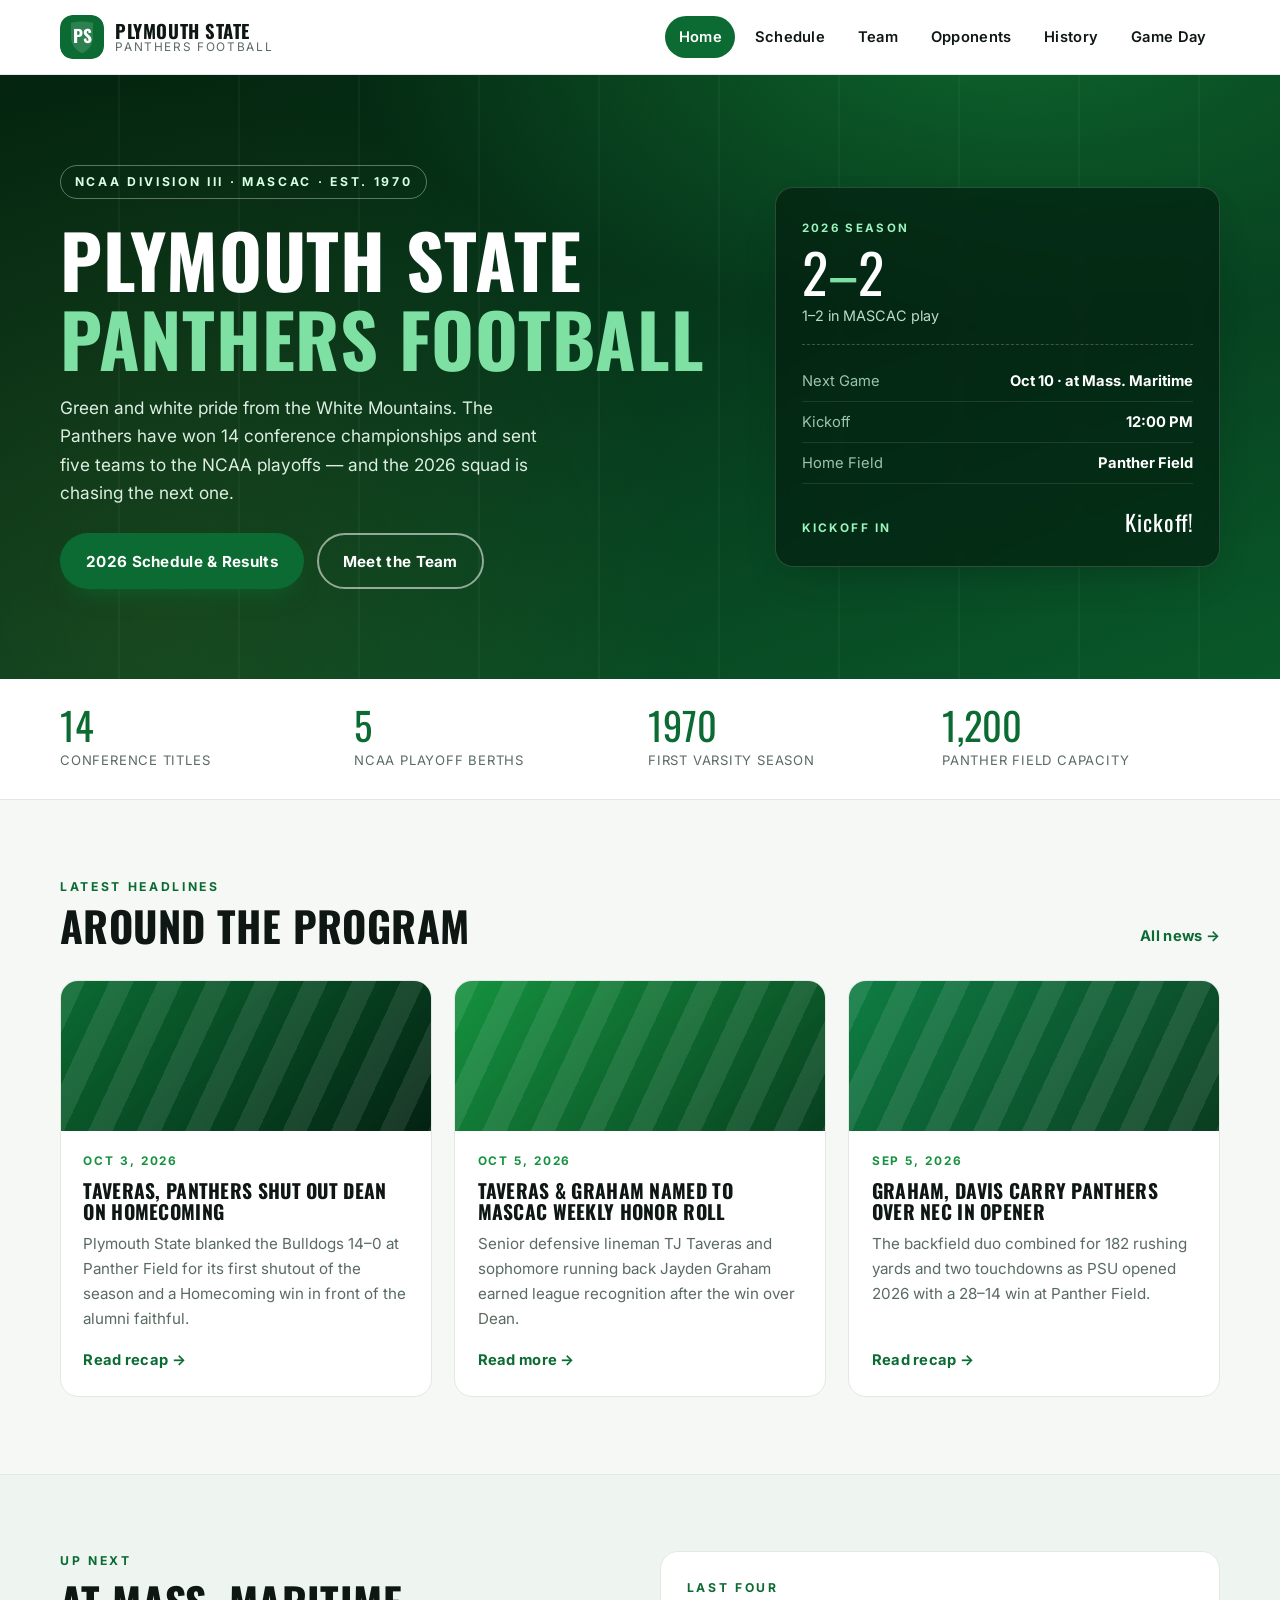
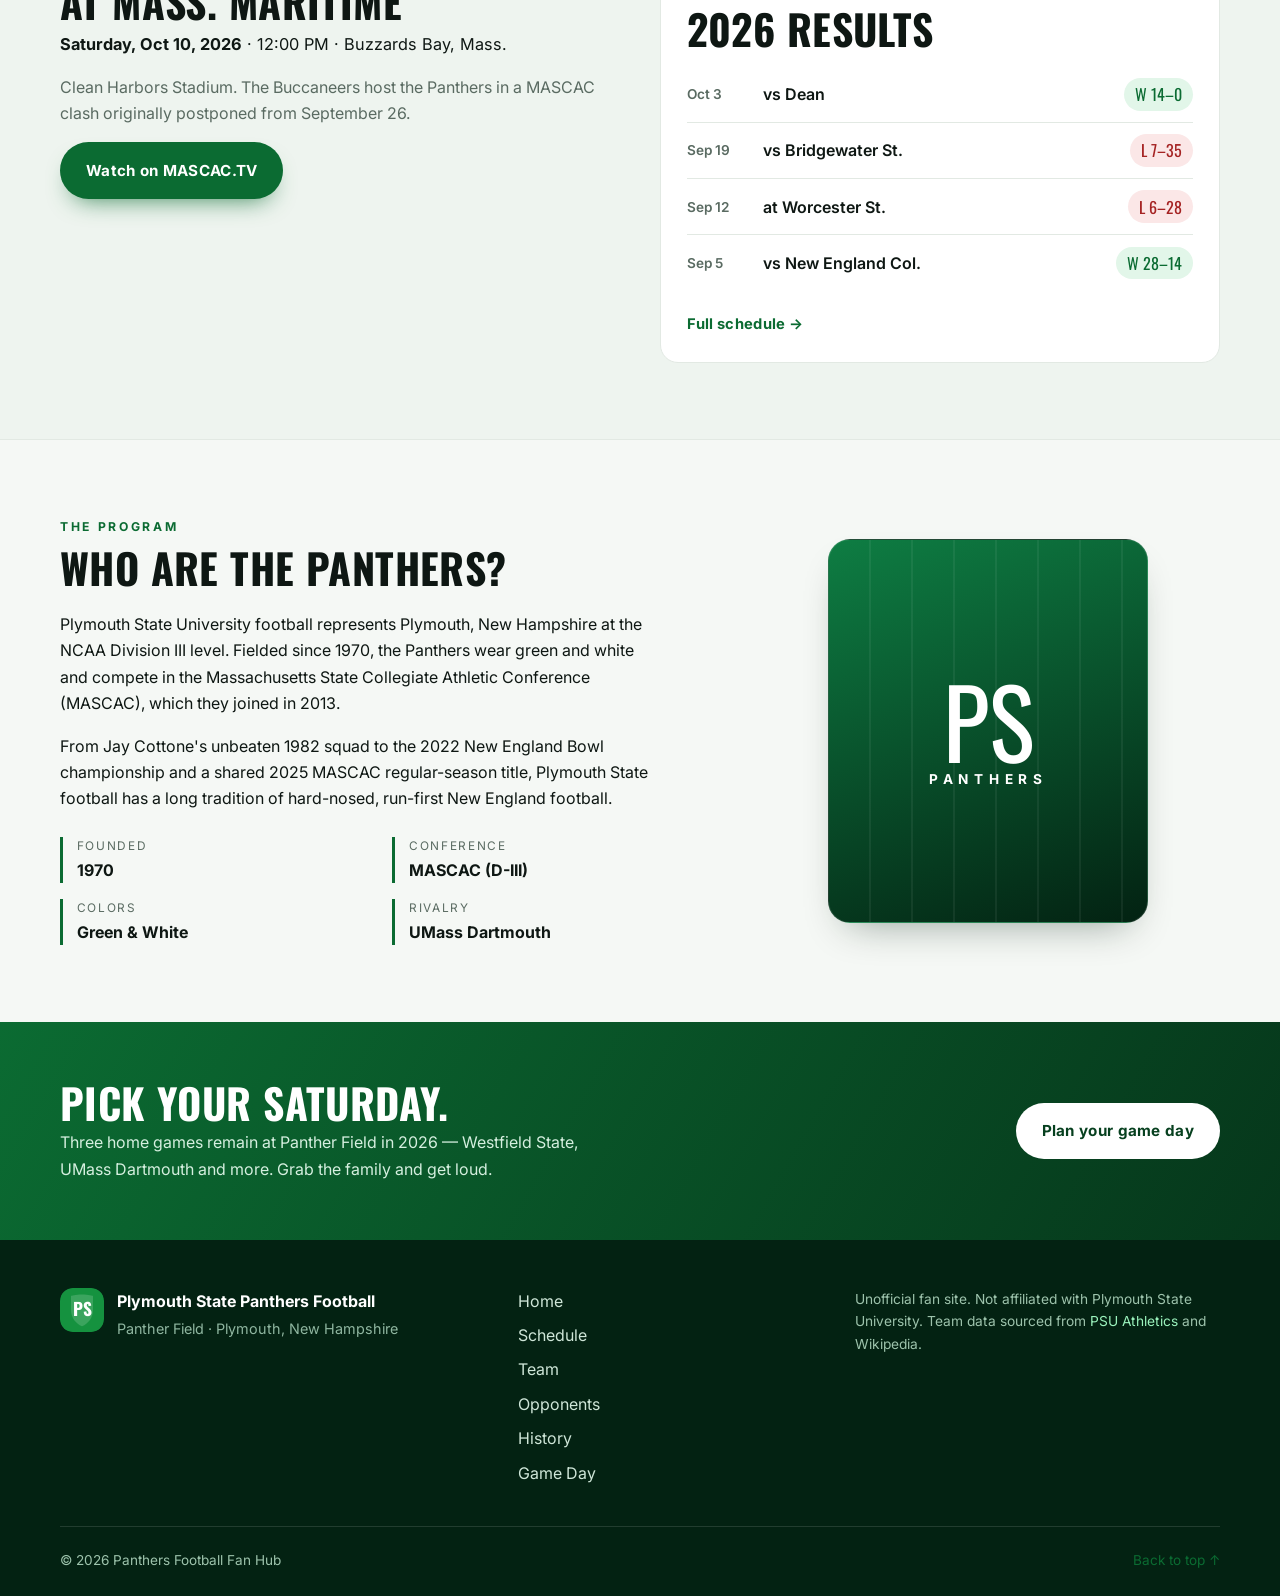
==== index.html @ 621fc6f8 "Add Plymouth State Panthers football fan site" ====
<!DOCTYPE html>
<html lang="en">
<head>
  <meta charset="UTF-8" />
  <meta name="viewport" content="width=device-width, initial-scale=1.0" />
  <title>Plymouth State Panthers Football — Official Fan Hub</title>
  <meta name="description" content="Scores, schedule, history and team news for Plymouth State University Panthers football — NCAA Division III, MASCAC. Green and white since 1970." />
  <meta name="theme-color" content="#0b6b32" />
  <link rel="icon" href="favicon.svg" type="image/svg+xml" />
  <link rel="preconnect" href="https://fonts.googleapis.com" />
  <link rel="preconnect" href="https://fonts.gstatic.com" crossorigin />
  <link href="https://fonts.googleapis.com/css2?family=Inter:wght@400;500;600;700&family=Oswald:wght@500;600;700&display=swap" rel="stylesheet" />
  <link rel="stylesheet" href="styles.css" />
</head>
<body>
  <a class="skip-link" href="#main">Skip to content</a>

  <header class="site-header" id="top">
    <div class="container header-inner">
      <a class="brand" href="index.html" aria-label="Plymouth State Panthers Football home">
        <svg class="mark" viewBox="0 0 48 48" aria-hidden="true">
          <rect width="48" height="48" rx="13" fill="#0b6b32"/>
          <path d="M24 7c7 0 12 1.5 12 1.5v15.1C36 32.4 30.6 39 24 41.6 17.4 39 12 32.4 12 23.6V8.5S17 7 24 7z" fill="#ffffff" opacity=".14"/>
          <text x="24" y="30.5" text-anchor="middle" font-family="Oswald, sans-serif" font-size="19" font-weight="700" fill="#ffffff">PS</text>
        </svg>
        <span class="brand-text"><strong>Plymouth State</strong><small>Panthers Football</small></span>
      </a>
      <button class="nav-toggle" aria-expanded="false" aria-controls="primary-nav">
        <span class="nav-toggle-bars" aria-hidden="true"></span>
        <span class="sr-only">Menu</span>
      </button>
      <nav class="nav" id="primary-nav" aria-label="Primary">
        <a href="index.html" class="is-active">Home</a>
        <a href="schedule.html">Schedule</a>
        <a href="team.html">Team</a>
        <a href="opponents.html">Opponents</a>
        <a href="history.html">History</a>
        <a href="gameday.html">Game Day</a>
      </nav>
    </div>
  </header>

  <main id="main">
    <!-- HERO -->
    <section class="hero">
      <div class="hero-field" aria-hidden="true"></div>
      <div class="container hero-inner">
        <div class="hero-copy">
          <p class="eyebrow">NCAA Division III &middot; MASCAC &middot; Est. 1970</p>
          <h1>Plymouth State<br /><span>Panthers Football</span></h1>
          <p class="lede">
            Green and white pride from the White Mountains. The Panthers have won
            14 conference championships and sent five teams to the NCAA playoffs —
            and the 2026 squad is chasing the next one.
          </p>
          <div class="hero-actions">
            <a class="btn btn-primary" href="schedule.html">2026 Schedule &amp; Results</a>
            <a class="btn btn-ghost" href="team.html">Meet the Team</a>
          </div>
        </div>

        <aside class="scoreboard" aria-label="Season snapshot">
          <div class="scoreboard-top">
            <span class="tag">2026 Season</span>
            <span class="record">2<span>–</span>2</span>
            <p class="record-sub">1–2 in MASCAC play</p>
          </div>
          <ul class="scoreboard-stats">
            <li><span>Next Game</span><strong>Oct 10 &middot; at Mass. Maritime</strong></li>
            <li><span>Kickoff</span><strong>12:00 PM</strong></li>
            <li><span>Home Field</span><strong>Panther Field</strong></li>
          </ul>
          <div class="countdown" data-kickoff="2026-10-10T12:00:00-04:00" aria-live="polite">
            <span class="countdown-label">Kickoff in</span>
            <span class="countdown-clock" data-countdown>—</span>
          </div>
        </aside>
      </div>
    </section>

    <!-- STAT STRIP -->
    <section class="stat-strip">
      <div class="container stat-grid">
        <div class="stat"><span class="stat-num">14</span><span class="stat-label">Conference titles</span></div>
        <div class="stat"><span class="stat-num">5</span><span class="stat-label">NCAA playoff berths</span></div>
        <div class="stat"><span class="stat-num">1970</span><span class="stat-label">First varsity season</span></div>
        <div class="stat"><span class="stat-num">1,200</span><span class="stat-label">Panther Field capacity</span></div>
      </div>
    </section>

    <!-- LATEST NEWS -->
    <section class="section" id="news">
      <div class="container">
        <div class="section-head">
          <div>
            <p class="kicker">Latest Headlines</p>
            <h2>Around the program</h2>
          </div>
          <a class="text-link" href="https://athletics.plymouth.edu/sports/football/archives" target="_blank" rel="noopener">All news &rarr;</a>
        </div>
        <div class="card-grid">
          <article class="news-card news-card--feature">
            <div class="news-thumb" data-thumb="homecoming" aria-hidden="true"></div>
            <div class="news-body">
              <span class="news-date">Oct 3, 2026</span>
              <h3>Taveras, Panthers shut out Dean on Homecoming</h3>
              <p>Plymouth State blanked the Bulldogs 14–0 at Panther Field for its first shutout of the season and a Homecoming win in front of the alumni faithful.</p>
              <a class="text-link" href="https://athletics.plymouth.edu/news/2026/10/3/football-fb-taveras-panthers-shut-out-dean-on-homecoming.aspx" target="_blank" rel="noopener">Read recap &rarr;</a>
            </div>
          </article>

          <article class="news-card">
            <div class="news-thumb" data-thumb="honor" aria-hidden="true"></div>
            <div class="news-body">
              <span class="news-date">Oct 5, 2026</span>
              <h3>Taveras &amp; Graham named to MASCAC Weekly Honor Roll</h3>
              <p>Senior defensive lineman TJ Taveras and sophomore running back Jayden Graham earned league recognition after the win over Dean.</p>
              <a class="text-link" href="https://athletics.plymouth.edu/news/2026/10/5/football-fb-taveras-graham-named-to-mascac-weekly-honor-roll.aspx" target="_blank" rel="noopener">Read more &rarr;</a>
            </div>
          </article>

          <article class="news-card">
            <div class="news-thumb" data-thumb="opener" aria-hidden="true"></div>
            <div class="news-body">
              <span class="news-date">Sep 5, 2026</span>
              <h3>Graham, Davis carry Panthers over NEC in opener</h3>
              <p>The backfield duo combined for 182 rushing yards and two touchdowns as PSU opened 2026 with a 28–14 win at Panther Field.</p>
              <a class="text-link" href="https://athletics.plymouth.edu/news/2026/9/5/football-fb-graham-davis-carry-panthers-over-nec-in-opener.aspx" target="_blank" rel="noopener">Read recap &rarr;</a>
            </div>
          </article>
        </div>
      </div>
    </section>

    <!-- NEXT GAME + RESULTS -->
    <section class="section section--tint" id="results">
      <div class="container split">
        <div class="next-game">
          <p class="kicker">Up Next</p>
          <h2>at Mass. Maritime</h2>
          <p class="next-meta"><strong>Saturday, Oct 10, 2026</strong> &middot; 12:00 PM &middot; Buzzards Bay, Mass.</p>
          <p class="muted">Clean Harbors Stadium. The Buccaneers host the Panthers in a MASCAC clash originally postponed from September 26.</p>
          <a class="btn btn-primary" href="https://mascac.tv/massmaritime/" target="_blank" rel="noopener">Watch on MASCAC.TV</a>
        </div>
        <div class="results">
          <p class="kicker">Last Four</p>
          <h2>2026 Results</h2>
          <ul class="result-list">
            <li><span class="res-date">Oct 3</span><span class="res-opp">vs Dean</span><span class="res-score win">W 14–0</span></li>
            <li><span class="res-date">Sep 19</span><span class="res-opp">vs Bridgewater St.</span><span class="res-score loss">L 7–35</span></li>
            <li><span class="res-date">Sep 12</span><span class="res-opp">at Worcester St.</span><span class="res-score loss">L 6–28</span></li>
            <li><span class="res-date">Sep 5</span><span class="res-opp">vs New England Col.</span><span class="res-score win">W 28–14</span></li>
          </ul>
          <a class="text-link" href="schedule.html">Full schedule &rarr;</a>
        </div>
      </div>
    </section>

    <!-- ABOUT -->
    <section class="section" id="about">
      <div class="container about">
        <div class="about-copy">
          <p class="kicker">The Program</p>
          <h2>Who are the Panthers?</h2>
          <p>
            Plymouth State University football represents Plymouth, New Hampshire at the
            NCAA Division III level. Fielded since 1970, the Panthers wear green and white
            and compete in the Massachusetts State Collegiate Athletic Conference (MASCAC),
            which they joined in 2013.
          </p>
          <p>
            From Jay Cottone's unbeaten 1982 squad to the 2022 New England Bowl
            championship and a shared 2025 MASCAC regular-season title, Plymouth State
            football has a long tradition of hard-nosed, run-first New England football.
          </p>
          <div class="quickfacts">
            <div><span>Founded</span><strong>1970</strong></div>
            <div><span>Conference</span><strong>MASCAC (D-III)</strong></div>
            <div><span>Colors</span><strong>Green &amp; White</strong></div>
            <div><span>Rivalry</span><strong>UMass Dartmouth</strong></div>
          </div>
        </div>
        <div class="about-art" aria-hidden="true">
          <div class="jersey">
            <span class="jersey-num">PS</span>
            <span class="jersey-name">PANTHERS</span>
          </div>
        </div>
      </div>
    </section>

    <!-- CTA -->
    <section class="cta">
      <div class="container cta-inner">
        <div>
          <h2>Pick your Saturday.</h2>
          <p>Three home games remain at Panther Field in 2026 — Westfield State, UMass Dartmouth and more. Grab the family and get loud.</p>
        </div>
        <a class="btn btn-light" href="gameday.html">Plan your game day</a>
      </div>
    </section>
  </main>

  <footer class="site-footer">
    <div class="container footer-grid">
      <div class="footer-brand">
        <svg class="mark" viewBox="0 0 48 48" aria-hidden="true">
          <rect width="48" height="48" rx="13" fill="#15923f"/>
          <path d="M24 7c7 0 12 1.5 12 1.5v15.1C36 32.4 30.6 39 24 41.6 17.4 39 12 32.4 12 23.6V8.5S17 7 24 7z" fill="#ffffff" opacity=".16"/>
          <text x="24" y="30.5" text-anchor="middle" font-family="Oswald, sans-serif" font-size="19" font-weight="700" fill="#ffffff">PS</text>
        </svg>
        <div>
          <strong>Plymouth State Panthers Football</strong>
          <p class="muted">Panther Field &middot; Plymouth, New Hampshire</p>
        </div>
      </div>
      <nav class="footer-nav" aria-label="Footer">
        <a href="index.html">Home</a>
        <a href="schedule.html">Schedule</a>
        <a href="team.html">Team</a>
        <a href="opponents.html">Opponents</a>
        <a href="history.html">History</a>
        <a href="gameday.html">Game Day</a>
      </nav>
      <p class="footer-note">
        Unofficial fan site. Not affiliated with Plymouth State University.
        Team data sourced from
        <a href="https://athletics.plymouth.edu/sports/football" target="_blank" rel="noopener">PSU Athletics</a>
        and Wikipedia.
      </p>
    </div>
    <div class="container footer-bottom">
      <span>&copy; <span data-year>2026</span> Panthers Football Fan Hub</span>
      <a href="#top">Back to top ↑</a>
    </div>
  </footer>

  <script src="script.js"></script>
</body>
</html>
---- styles.css ----
/* ============================================================
   Plymouth State Panthers Football — Fan Hub
   ============================================================ */

:root {
  --green: #0b6b32;
  --green-bright: #15923f;
  --green-dark: #07401f;
  --green-deep: #032212;
  --ink: #0e1713;
  --muted: #5a6b62;
  --line: #e2e9e3;
  --bg: #f5f8f5;
  --white: #ffffff;
  --gold: #c9a227;
  --shadow: 0 18px 40px -20px rgba(4, 32, 18, 0.45);
  --radius: 18px;
  --maxw: 1160px;
  --header-h: 74px;
}

* { box-sizing: border-box; }

html { scroll-behavior: smooth; }

body {
  margin: 0;
  font-family: "Inter", system-ui, -apple-system, "Segoe UI", Roboto, Helvetica, Arial, sans-serif;
  color: var(--ink);
  background: var(--bg);
  line-height: 1.65;
  -webkit-font-smoothing: antialiased;
  text-rendering: optimizeLegibility;
}

h1, h2, h3, h4 {
  font-family: "Oswald", "Inter", sans-serif;
  font-weight: 700;
  line-height: 1.08;
  letter-spacing: 0.01em;
  margin: 0 0 0.5em;
  text-transform: uppercase;
}

h2 { font-size: clamp(1.7rem, 3.6vw, 2.6rem); }
h3 { font-size: 1.22rem; letter-spacing: 0.015em; }
p { margin: 0 0 1rem; }
a { color: var(--green); text-decoration: none; }
a:hover { text-decoration: underline; }
img { max-width: 100%; display: block; }

.container { width: min(var(--maxw), 92%); margin-inline: auto; }
.muted { color: var(--muted); }

.sr-only {
  position: absolute; width: 1px; height: 1px; padding: 0; margin: -1px;
  overflow: hidden; clip: rect(0 0 0 0); white-space: nowrap; border: 0;
}

.skip-link {
  position: absolute; left: 12px; top: -60px; z-index: 200;
  background: var(--green-dark); color: #fff; padding: 10px 16px;
  border-radius: 8px; transition: top 0.2s ease;
}
.skip-link:focus { top: 12px; }

/* ---------- Header ---------- */
.site-header {
  position: sticky; top: 0; z-index: 100;
  background: rgba(255, 255, 255, 0.92);
  backdrop-filter: saturate(160%) blur(10px);
  border-bottom: 1px solid var(--line);
}
.header-inner {
  display: flex; align-items: center; justify-content: space-between;
  gap: 1rem; min-height: var(--header-h);
}
.brand { display: flex; align-items: center; gap: 0.7rem; color: var(--ink); }
.brand:hover { text-decoration: none; }
.mark { width: 44px; height: 44px; flex: none; border-radius: 13px; }
.brand-text { display: flex; flex-direction: column; line-height: 1.05; }
.brand-text strong { font-family: "Oswald", sans-serif; font-size: 1.16rem; text-transform: uppercase; letter-spacing: 0.03em; }
.brand-text small { color: var(--muted); font-size: 0.74rem; letter-spacing: 0.14em; text-transform: uppercase; }

.nav { display: flex; align-items: center; gap: 0.35rem; }
.nav a {
  color: var(--ink); font-weight: 600; font-size: 0.92rem;
  padding: 0.55rem 0.85rem; border-radius: 999px; letter-spacing: 0.02em;
}
.nav a:hover { background: rgba(11, 107, 50, 0.08); text-decoration: none; }
.nav a.is-active { background: var(--green); color: #fff; }

.nav-toggle {
  display: none; border: 1px solid var(--line); background: #fff;
  width: 46px; height: 42px; border-radius: 10px; cursor: pointer;
  align-items: center; justify-content: center;
}
.nav-toggle-bars, .nav-toggle-bars::before, .nav-toggle-bars::after {
  content: ""; display: block; width: 20px; height: 2px; background: var(--ink);
  border-radius: 2px; position: relative; transition: 0.2s;
}
.nav-toggle-bars::before { position: absolute; top: -6px; }
.nav-toggle-bars::after { position: absolute; top: 6px; }

/* ---------- Buttons ---------- */
.btn {
  display: inline-flex; align-items: center; justify-content: center; gap: 0.5rem;
  font-weight: 700; font-size: 0.95rem; letter-spacing: 0.02em;
  padding: 0.85rem 1.5rem; border-radius: 999px; cursor: pointer;
  border: 2px solid transparent; transition: transform 0.15s ease, box-shadow 0.15s ease, background 0.15s ease;
}
.btn:hover { text-decoration: none; transform: translateY(-2px); }
.btn-primary { background: var(--green); color: #fff; box-shadow: 0 12px 24px -12px rgba(11, 107, 50, 0.8); }
.btn-primary:hover { background: var(--green-bright); }
.btn-ghost { border-color: rgba(255, 255, 255, 0.55); color: #fff; }
.btn-ghost:hover { background: rgba(255, 255, 255, 0.12); }
.btn-light { background: #fff; color: var(--green-dark); }
.btn-light:hover { background: #eafff1; }

.text-link { font-weight: 700; font-size: 0.92rem; letter-spacing: 0.02em; }

/* ---------- Eyebrow / kicker ---------- */
.eyebrow {
  display: inline-block; font-size: 0.76rem; letter-spacing: 0.22em;
  text-transform: uppercase; font-weight: 700; color: #d9ffe7;
  border: 1px solid rgba(255, 255, 255, 0.35); padding: 0.4rem 0.85rem;
  border-radius: 999px; margin-bottom: 1.2rem;
}
.kicker {
  font-size: 0.76rem; letter-spacing: 0.22em; text-transform: uppercase;
  font-weight: 700; color: var(--green); margin: 0 0 0.5rem;
}

/* ---------- Hero ---------- */
.hero {
  position: relative; overflow: hidden; color: #fff;
  background:
    radial-gradient(1100px 520px at 78% -10%, rgba(21, 146, 63, 0.55), transparent 60%),
    linear-gradient(160deg, #04240f 0%, #06371b 45%, #0b6b32 130%);
}
.hero-field {
  position: absolute; inset: 0; opacity: 0.5; pointer-events: none;
  background-image:
    repeating-linear-gradient(90deg, transparent 0 118px, rgba(255, 255, 255, 0.07) 118px 120px),
    radial-gradient(circle at 12% 90%, rgba(201, 162, 39, 0.18), transparent 45%);
}
.hero-inner {
  position: relative; display: grid; grid-template-columns: 1.35fr 0.9fr;
  gap: 3rem; align-items: center; padding: clamp(3rem, 7vw, 6rem) 0;
}
.hero h1 { font-size: clamp(2.4rem, 6.4vw, 4.6rem); margin-bottom: 1rem; }
.hero h1 span { color: #7fe0a4; }
.hero .lede { font-size: 1.08rem; max-width: 46ch; color: #dcefe2; }
.hero-actions { display: flex; flex-wrap: wrap; gap: 0.8rem; margin-top: 1.6rem; }

/* Scoreboard card */
.scoreboard {
  background: rgba(3, 26, 14, 0.62); border: 1px solid rgba(255, 255, 255, 0.16);
  border-radius: var(--radius); padding: 1.6rem; backdrop-filter: blur(6px);
  box-shadow: var(--shadow);
}
.scoreboard-top { border-bottom: 1px dashed rgba(255, 255, 255, 0.22); padding-bottom: 1rem; margin-bottom: 1rem; }
.tag {
  display: inline-block; font-size: 0.72rem; letter-spacing: 0.2em; text-transform: uppercase;
  color: #9bf3bd; font-weight: 700;
}
.record { display: block; font-family: "Oswald", sans-serif; font-size: 3.4rem; line-height: 1; margin-top: 0.3rem; }
.record span { color: #7fe0a4; }
.record-sub { margin: 0.3rem 0 0; color: #bcdcc8; font-size: 0.9rem; }
.scoreboard-stats { list-style: none; margin: 0 0 1.2rem; padding: 0; }
.scoreboard-stats li {
  display: flex; justify-content: space-between; gap: 1rem;
  padding: 0.5rem 0; border-bottom: 1px solid rgba(255, 255, 255, 0.1);
  font-size: 0.92rem;
}
.scoreboard-stats span { color: #9dc3ac; }
.scoreboard-stats strong { text-align: right; }
.countdown { display: flex; align-items: baseline; justify-content: space-between; gap: 1rem; }
.countdown-label { font-size: 0.74rem; letter-spacing: 0.18em; text-transform: uppercase; color: #9bf3bd; font-weight: 700; }
.countdown-clock { font-family: "Oswald", sans-serif; font-size: 1.4rem; letter-spacing: 0.04em; }

/* ---------- Stat strip ---------- */
.stat-strip { background: #fff; border-bottom: 1px solid var(--line); }
.stat-grid { display: grid; grid-template-columns: repeat(4, 1fr); gap: 1rem; padding: 1.7rem 0; }
.stat { display: flex; flex-direction: column; }
.stat-num { font-family: "Oswald", sans-serif; font-size: clamp(1.7rem, 3.4vw, 2.4rem); color: var(--green); line-height: 1; }
.stat-label { font-size: 0.82rem; letter-spacing: 0.06em; text-transform: uppercase; color: var(--muted); margin-top: 0.35rem; }

/* ---------- Sections ---------- */
.section { padding: clamp(3rem, 6vw, 5rem) 0; }
.section--tint { background: #eef4ef; border-block: 1px solid var(--line); }
.section-head {
  display: flex; align-items: flex-end; justify-content: space-between;
  gap: 1.5rem; margin-bottom: 2rem; flex-wrap: wrap;
}
.section-head h2 { margin-bottom: 0; }
.section-head .kicker { margin-bottom: 0.4rem; }

/* ---------- News cards ---------- */
.card-grid { display: grid; grid-template-columns: repeat(3, 1fr); gap: 1.4rem; }
.news-card {
  background: #fff; border: 1px solid var(--line); border-radius: var(--radius);
  overflow: hidden; display: flex; flex-direction: column;
  transition: transform 0.2s ease, box-shadow 0.2s ease;
}
.news-card:hover { transform: translateY(-4px); box-shadow: var(--shadow); }
.news-card--feature { grid-row: span 1; }
.news-thumb { height: 150px; position: relative; }
.news-thumb::after {
  content: ""; position: absolute; inset: 0;
  background-image: repeating-linear-gradient(115deg, rgba(255,255,255,0.09) 0 22px, transparent 22px 44px);
}
.news-thumb[data-thumb="homecoming"] { background: linear-gradient(135deg, #0b6b32, #032212); }
.news-thumb[data-thumb="honor"] { background: linear-gradient(135deg, #15923f, #07401f); }
.news-thumb[data-thumb="opener"] { background: linear-gradient(135deg, #0e7d43, #0a3d20); }
.news-body { padding: 1.3rem 1.4rem 1.5rem; display: flex; flex-direction: column; flex: 1; }
.news-date { font-size: 0.74rem; letter-spacing: 0.16em; text-transform: uppercase; font-weight: 700; color: var(--green-bright); }
.news-body h3 { margin: 0.5rem 0 0.6rem; }
.news-body p { color: var(--muted); font-size: 0.95rem; flex: 1; }

/* ---------- Split (next game / results) ---------- */
.split { display: grid; grid-template-columns: 1fr 1fr; gap: 2.5rem; align-items: start; }
.next-game h2 { margin-bottom: 0.4rem; }
.next-meta { font-size: 1.02rem; }
.results { background: #fff; border: 1px solid var(--line); border-radius: var(--radius); padding: 1.6rem; }
.results h2 { margin-bottom: 1rem; }
.result-list { list-style: none; margin: 0 0 1.2rem; padding: 0; }
.result-list li {
  display: grid; grid-template-columns: 64px 1fr auto; align-items: center; gap: 0.8rem;
  padding: 0.7rem 0; border-bottom: 1px solid var(--line);
}
.result-list li:last-child { border-bottom: none; }
.res-date { color: var(--muted); font-size: 0.85rem; font-weight: 600; }
.res-opp { font-weight: 600; }
.res-score { font-family: "Oswald", sans-serif; font-size: 1rem; padding: 0.2rem 0.7rem; border-radius: 999px; }
.res-score.win { background: #e2f6e9; color: #0b6b32; }
.res-score.loss { background: #fbe7e7; color: #a52323; }

/* ---------- About ---------- */
.about { display: grid; grid-template-columns: 1.4fr 1fr; gap: 3rem; align-items: center; }
.about-copy p { max-width: 60ch; }
.quickfacts { display: grid; grid-template-columns: 1fr 1fr; gap: 1rem; margin-top: 1.6rem; }
.quickfacts div { border-left: 3px solid var(--green); padding-left: 0.85rem; }
.quickfacts span { display: block; font-size: 0.74rem; letter-spacing: 0.14em; text-transform: uppercase; color: var(--muted); }

.about-art { display: flex; justify-content: center; }
.jersey {
  width: min(320px, 100%); aspect-ratio: 5 / 6; border-radius: 22px;
  background: linear-gradient(160deg, #0e7d43, #032212);
  display: flex; flex-direction: column; align-items: center; justify-content: center;
  color: #fff; box-shadow: var(--shadow); position: relative; overflow: hidden;
  border: 1px solid rgba(255, 255, 255, 0.12);
}
.jersey::before {
  content: ""; position: absolute; inset: 0;
  background-image: repeating-linear-gradient(90deg, transparent 0 40px, rgba(255,255,255,0.06) 40px 42px);
}
.jersey-num { font-family: "Oswald", sans-serif; font-size: 6rem; line-height: 1; position: relative; }
.jersey-name { letter-spacing: 0.42em; font-weight: 700; font-size: 0.85rem; position: relative; }

/* ---------- CTA ---------- */
.cta { background: linear-gradient(120deg, #0b6b32, #06371b); color: #fff; }
.cta-inner {
  display: flex; align-items: center; justify-content: space-between;
  gap: 2rem; padding: clamp(2.4rem, 5vw, 3.6rem) 0; flex-wrap: wrap;
}
.cta h2 { margin-bottom: 0.3rem; }
.cta p { margin: 0; color: #d5efdf; max-width: 55ch; }

/* ---------- Footer ---------- */
.site-footer { background: var(--green-deep); color: #cfe6d8; padding: 3rem 0 1.5rem; }
.footer-grid { display: grid; grid-template-columns: 1.4fr 1fr 1.2fr; gap: 2rem; }
.footer-brand { display: flex; gap: 0.8rem; align-items: flex-start; }
.footer-brand strong { color: #fff; }
.footer-brand .muted { color: #8fb6a0; font-size: 0.9rem; margin: 0.2rem 0 0; }
.footer-nav { display: flex; flex-direction: column; gap: 0.5rem; }
.footer-nav a { color: #cfe6d8; }
.footer-nav a:hover { color: #fff; }
.footer-note { font-size: 0.86rem; color: #9dc3ac; }
.footer-note a { color: #9bf3bd; }
.footer-bottom {
  display: flex; justify-content: space-between; gap: 1rem; flex-wrap: wrap;
  margin-top: 2.5rem; padding-top: 1.4rem; border-top: 1px solid rgba(255, 255, 255, 0.12);
  font-size: 0.85rem; color: #9dc3ac;
}

/* ---------- Page hero (inner pages) ---------- */
.page-hero {
  background: linear-gradient(150deg, #04240f, #0b6b32);
  color: #fff; padding: clamp(2.6rem, 6vw, 4.2rem) 0;
  position: relative; overflow: hidden;
}
.page-hero::after {
  content: ""; position: absolute; inset: 0; opacity: 0.35; pointer-events: none;
  background-image: repeating-linear-gradient(90deg, transparent 0 118px, rgba(255,255,255,0.07) 118px 120px);
}
.page-hero .container { position: relative; }
.page-hero h1 { font-size: clamp(2rem, 5vw, 3.2rem); margin-bottom: 0.5rem; }
.page-hero p { color: #d7ecdf; max-width: 62ch; margin: 0; }
.breadcrumb { font-size: 0.8rem; letter-spacing: 0.14em; text-transform: uppercase; color: #9bf3bd; font-weight: 700; margin-bottom: 0.8rem; }

/* ---------- Tables ---------- */
.table-wrap { overflow-x: auto; border: 1px solid var(--line); border-radius: var(--radius); background: #fff; }
table { width: 100%; border-collapse: collapse; min-width: 640px; }
thead th {
  text-align: left; font-family: "Oswald", sans-serif; text-transform: uppercase;
  font-size: 0.78rem; letter-spacing: 0.1em; color: var(--muted);
  padding: 0.9rem 1.1rem; background: #f0f5f1; border-bottom: 1px solid var(--line);
}
tbody td { padding: 0.9rem 1.1rem; border-bottom: 1px solid var(--line); font-size: 0.94rem; vertical-align: top; }
tbody tr:last-child td { border-bottom: none; }
tbody tr:hover { background: #f8fbf8; }
td .badge { display: inline-block; font-size: 0.72rem; font-weight: 700; letter-spacing: 0.06em; text-transform: uppercase; padding: 0.15rem 0.55rem; border-radius: 999px; }
.badge-win { background: #e2f6e9; color: #0b6b32; }
.badge-loss { background: #fbe7e7; color: #a52323; }
.badge-conf { background: #eef1fb; color: #33427a; }
.badge-home { background: #eef4ef; color: #3c6b4d; }
.badge-away { background: #f5f0e6; color: #7a5b1e; }

/* ---------- Info grid / cards ---------- */
.info-grid { display: grid; grid-template-columns: repeat(3, 1fr); gap: 1.4rem; }
.info-card { background: #fff; border: 1px solid var(--line); border-radius: var(--radius); padding: 1.5rem; }
.info-card h3 { margin-top: 0; }
.info-card ul { margin: 0; padding-left: 1.1rem; color: var(--muted); }
.info-card li { margin-bottom: 0.35rem; }

/* ---------- Coaches / people ---------- */
.people-grid { display: grid; grid-template-columns: repeat(2, 1fr); gap: 1.4rem; }
.person {
  display: flex; gap: 1.1rem; background: #fff; border: 1px solid var(--line);
  border-radius: var(--radius); padding: 1.4rem; align-items: flex-start;
}
.avatar {
  flex: none; width: 62px; height: 62px; border-radius: 50%;
  background: linear-gradient(150deg, #15923f, #032212); color: #fff;
  display: grid; place-items: center; font-family: "Oswald", sans-serif; font-size: 1.3rem;
}
.person h3 { margin: 0 0 0.15rem; font-size: 1.1rem; }
.person .role { color: var(--green); font-weight: 700; font-size: 0.82rem; letter-spacing: 0.06em; text-transform: uppercase; }
.person p { margin: 0.5rem 0 0; color: var(--muted); font-size: 0.92rem; }

/* ---------- Player chips ---------- */
.player-grid { display: grid; grid-template-columns: repeat(3, 1fr); gap: 1rem; }
.player {
  background: #fff; border: 1px solid var(--line); border-radius: 14px; padding: 1rem 1.1rem;
  display: flex; gap: 0.9rem; align-items: center;
}
.player .pnum {
  font-family: "Oswald", sans-serif; font-size: 1.5rem; color: var(--green);
  min-width: 2.2ch; text-align: center;
}
.player .pinfo strong { display: block; }
.player .pinfo span { color: var(--muted); font-size: 0.82rem; }

/* ---------- Scouting report cards ---------- */
.scout-grid { display: grid; grid-template-columns: repeat(3, 1fr); gap: 1.4rem; }
.scout-card {
  position: relative; background: #fff; border: 1px solid var(--line);
  border-radius: var(--radius); padding: 1.4rem 1.5rem 1.4rem 1.7rem;
  display: flex; flex-direction: column;
  transition: transform 0.2s ease, box-shadow 0.2s ease;
}
.scout-card::before {
  content: ""; position: absolute; left: 0; top: 1.3rem; bottom: 1.3rem; width: 4px;
  border-radius: 0 4px 4px 0; background: var(--green);
}
.scout-card:hover { transform: translateY(-4px); box-shadow: var(--shadow); }
.scout-card--lead { background: linear-gradient(160deg, #eefaef, #ffffff 65%); border-color: #b9e2c6; }
.scout-head { display: flex; align-items: center; justify-content: space-between; gap: 0.6rem; margin-bottom: 0.9rem; }
.scout-team { font-family: "Oswald", sans-serif; text-transform: uppercase; letter-spacing: 0.04em; font-size: 1.02rem; color: var(--green-dark); }
.scout-card h3 { margin: 0 0 0.15rem; font-size: 1.2rem; }
.scout-role { font-size: 0.78rem; letter-spacing: 0.05em; text-transform: uppercase; color: var(--green); font-weight: 700; margin: 0 0 0.7rem; }
.scout-card p { color: var(--muted); font-size: 0.94rem; flex: 1; margin: 0; }
.scout-tag {
  align-self: flex-start; margin-top: 1rem; font-size: 0.71rem; font-weight: 700;
  letter-spacing: 0.05em; text-transform: uppercase; color: #33427a;
  background: #eef1fb; border-radius: 999px; padding: 0.28rem 0.75rem;
}

/* ---------- Timeline ---------- */
.timeline { position: relative; margin: 2rem 0 0; padding-left: 1.6rem; }
.timeline::before { content: ""; position: absolute; left: 6px; top: 6px; bottom: 6px; width: 2px; background: var(--line); }
.tl-item { position: relative; padding: 0 0 1.7rem 0; }
.tl-item::before {
  content: ""; position: absolute; left: -1.6rem; top: 6px; width: 14px; height: 14px;
  border-radius: 50%; background: #fff; border: 3px solid var(--green);
}
.tl-year { font-family: "Oswald", sans-serif; color: var(--green); font-size: 1.1rem; }
.tl-item h3 { margin: 0.1rem 0 0.3rem; font-size: 1.05rem; }
.tl-item p { margin: 0; color: var(--muted); font-size: 0.94rem; max-width: 68ch; }

/* ---------- Misc utility ---------- */
.stack > * + * { margin-top: 1.2rem; }
.gold { color: var(--gold); }
.center { text-align: center; }
.mt-2 { margin-top: 2rem; }
.pill {
  display: inline-block; font-size: 0.74rem; letter-spacing: 0.12em; text-transform: uppercase;
  font-weight: 700; color: var(--green); background: #e2f6e9; border-radius: 999px; padding: 0.25rem 0.7rem;
}

/* ---------- Responsive ---------- */
@media (max-width: 960px) {
  .hero-inner { grid-template-columns: 1fr; gap: 2rem; }
  .card-grid { grid-template-columns: 1fr 1fr; }
  .card-grid .news-card--feature { grid-column: 1 / -1; }
  .split { grid-template-columns: 1fr; }
  .about { grid-template-columns: 1fr; }
  .about-art { order: -1; }
  .footer-grid { grid-template-columns: 1fr 1fr; }
  .footer-note { grid-column: 1 / -1; }
  .info-grid, .player-grid { grid-template-columns: 1fr 1fr; }
  .scout-grid { grid-template-columns: 1fr 1fr; }
}

@media (max-width: 720px) {
  .nav-toggle { display: inline-flex; }
  .nav {
    position: absolute; top: var(--header-h); left: 0; right: 0;
    flex-direction: column; align-items: stretch; gap: 0.2rem;
    background: #fff; border-bottom: 1px solid var(--line);
    padding: 0.7rem 4%; box-shadow: var(--shadow);
    display: none;
  }
  .nav.is-open { display: flex; }
  .nav a { padding: 0.8rem 1rem; border-radius: 10px; }
  .stat-grid { grid-template-columns: 1fr 1fr; gap: 1.2rem; }
  .card-grid, .info-grid, .player-grid, .people-grid, .scout-grid { grid-template-columns: 1fr; }
  .quickfacts { grid-template-columns: 1fr 1fr; }
  .footer-grid { grid-template-columns: 1fr; }
  .cta-inner { flex-direction: column; align-items: flex-start; }
}

@media (prefers-reduced-motion: reduce) {
  html { scroll-behavior: auto; }
  .btn, .news-card { transition: none; }
}
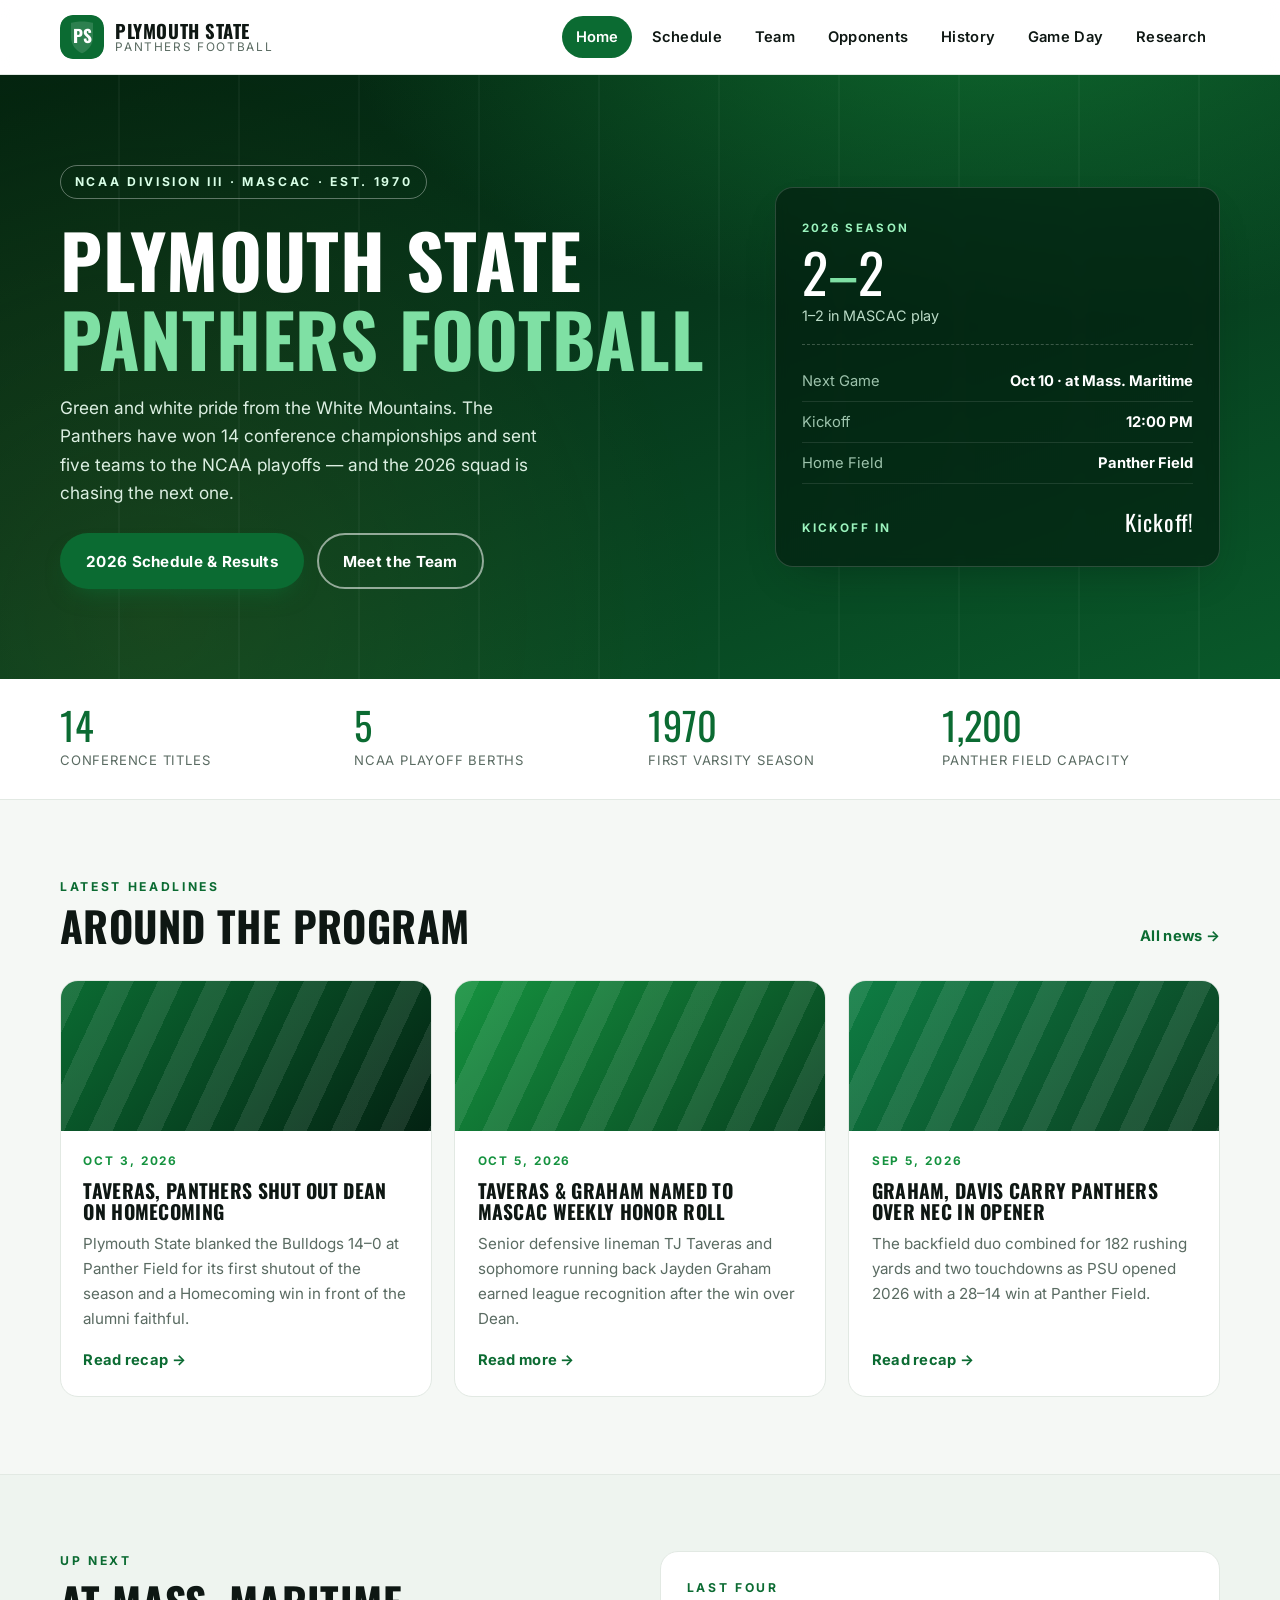
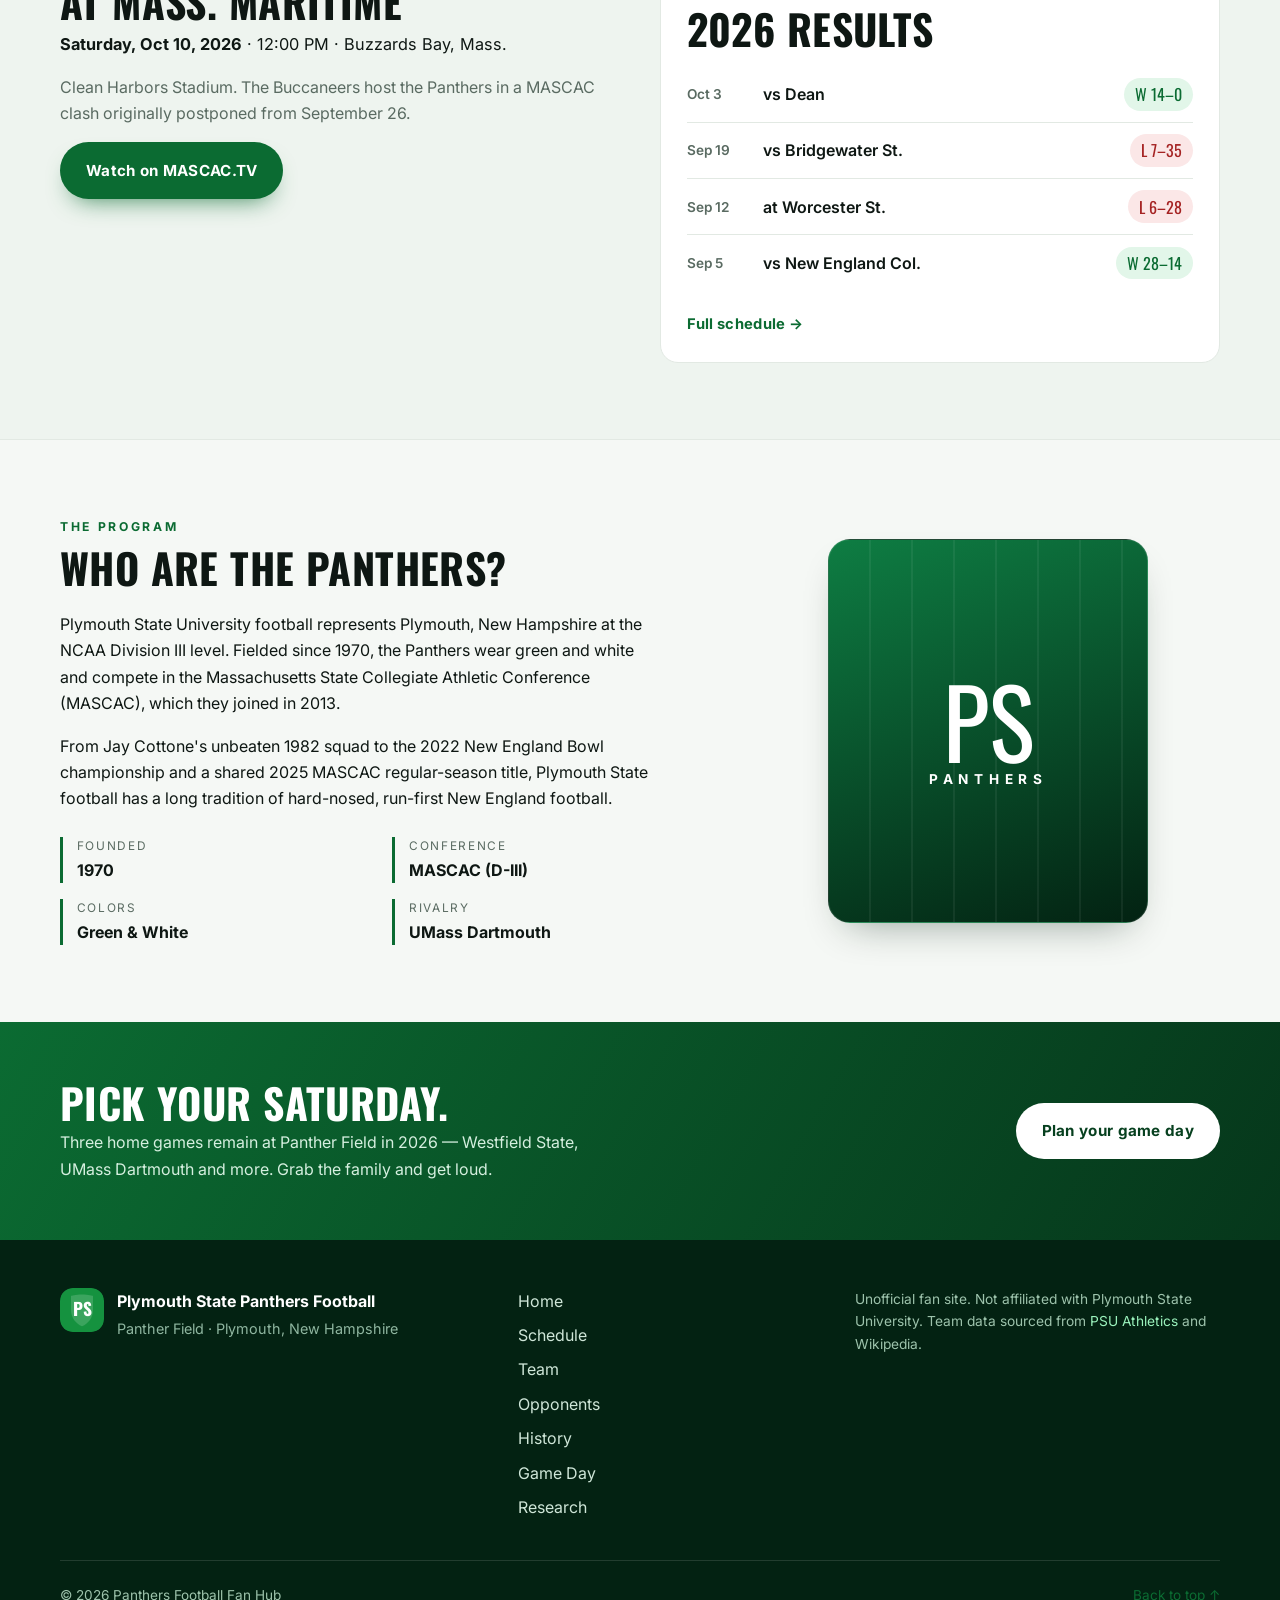
==== commit 315399f5: "Add 2026 opponent scouting report and academic research paper" ====
--- a/index.html
+++ b/index.html
@@ -36,6 +36,7 @@
         <a href="opponents.html">Opponents</a>
         <a href="history.html">History</a>
         <a href="gameday.html">Game Day</a>
+        <a href="paper.html">Research</a>
       </nav>
     </div>
   </header>
@@ -221,6 +222,7 @@
         <a href="opponents.html">Opponents</a>
         <a href="history.html">History</a>
         <a href="gameday.html">Game Day</a>
+        <a href="paper.html">Research</a>
       </nav>
       <p class="footer-note">
         Unofficial fan site. Not affiliated with Plymouth State University.
--- a/styles.css
+++ b/styles.css
@@ -397,6 +397,29 @@
 .pill {
   display: inline-block; font-size: 0.74rem; letter-spacing: 0.12em; text-transform: uppercase;
   font-weight: 700; color: var(--green); background: #e2f6e9; border-radius: 999px; padding: 0.25rem 0.7rem;
+}
+
+/* ---------- Research paper ---------- */
+.paper { max-width: 840px; }
+.paper h2 {
+  font-size: 1.5rem; margin-top: 2.4rem; padding-bottom: 0.4rem;
+  border-bottom: 2px solid var(--line);
+}
+.paper h2:first-of-type { margin-top: 0; }
+.paper h3 { font-size: 1.05rem; margin-top: 1.5rem; color: var(--green-dark); letter-spacing: 0.02em; }
+.paper p, .paper li { font-size: 1rem; line-height: 1.75; color: #22302a; }
+.paper-meta {
+  font-size: 0.85rem; color: var(--muted); background: #fff;
+  border: 1px solid var(--line); border-left: 4px solid var(--green);
+  border-radius: 12px; padding: 0.9rem 1.1rem; margin-bottom: 2rem;
+}
+.paper-keywords { font-size: 0.9rem; color: var(--muted); }
+.paper .table-wrap { margin: 1.2rem 0 0.6rem; }
+.paper-caption { font-size: 0.85rem; color: var(--muted); margin: 0 0 1.4rem; }
+.paper-refs li { font-size: 0.92rem; }
+.paper-note {
+  font-size: 0.85rem; color: var(--muted); border-top: 1px solid var(--line);
+  padding-top: 1.1rem; margin-top: 2.2rem;
 }
 
 /* ---------- Responsive ---------- */
